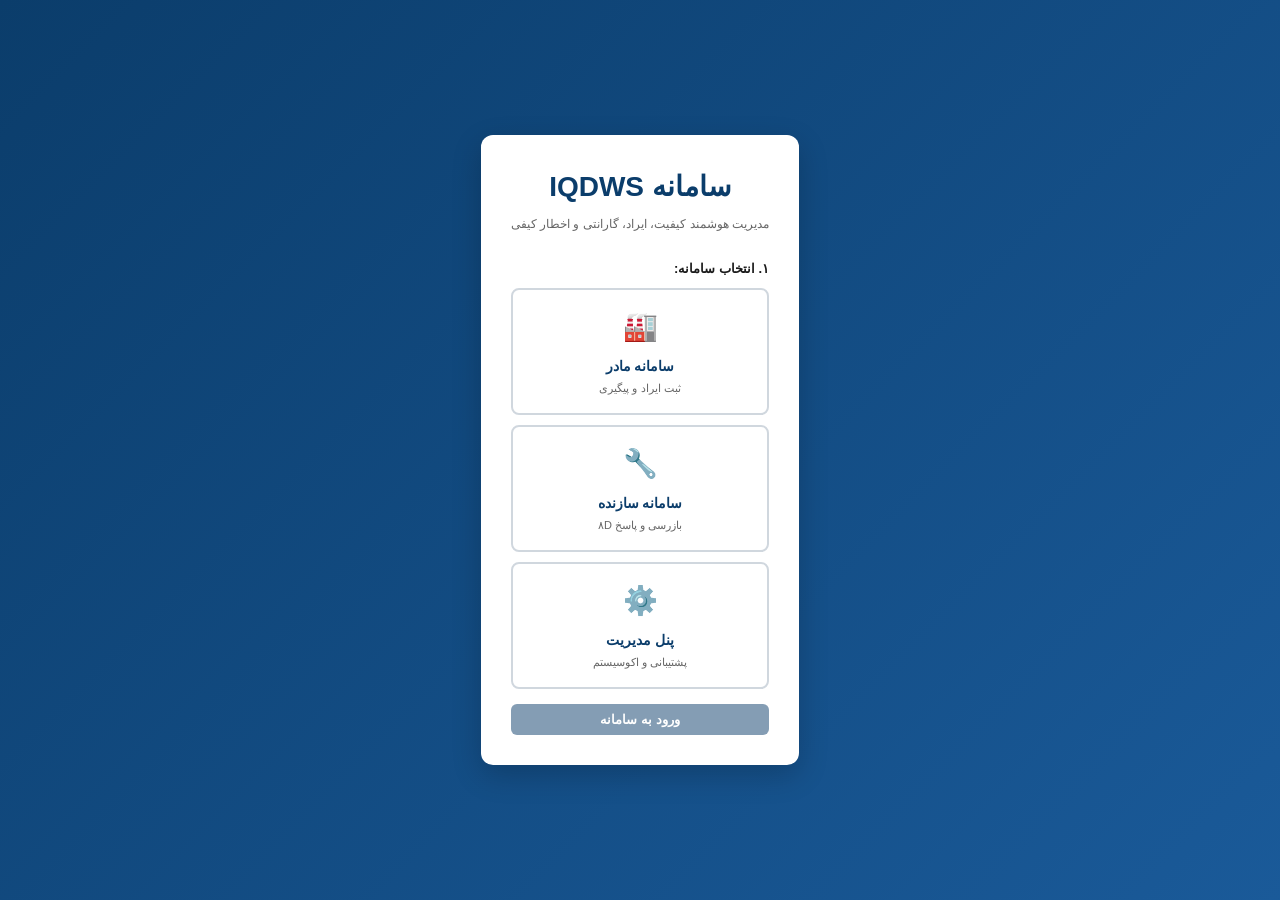
==== index.html @ e3a54a66 "Update index.html" ====
<!DOCTYPE html>
<html dir="rtl" lang="fa">
<head>
    <meta charset="UTF-8">
    <meta name="viewport" content="width=device-width, initial-scale=1.0">
    <title>ورود به سامانه | IQDWS</title>
    <link rel="stylesheet" href="assets/css/main.css">
    <link rel="stylesheet" href="assets/css/components.css">
</head>
<body class="login-body">
    <div class="login-container">
        <div class="login-card">
            <h1 class="login-title">سامانه IQDWS</h1>
            <p class="login-subtitle">مدیریت هوشمند کیفیت، ایراد، گارانتی و اخطار کیفی</p>

            <div class="form-group">
                <label>۱. انتخاب سامانه:</label>
                <div class="app-tiles">
                    <div class="app-tile" onclick="selectApp('main')" id="tile-main">
                        <span class="icon">🏭</span>
                        <h3>سامانه مادر</h3>
                        <p>ثبت ایراد و پیگیری</p>
                    </div>
                    <div class="app-tile" onclick="selectApp('supplier')" id="tile-supplier">
                        <span class="icon">🔧</span>
                        <h3>سامانه سازنده</h3>
                        <p>بازرسی و پاسخ ۸D</p>
                    </div>
                    <div class="app-tile" onclick="selectApp('admin')" id="tile-admin">
                        <span class="icon">⚙️</span>
                        <h3>پنل مدیریت</h3>
                        <p>پشتیبانی و اکوسیستم</p>
                    </div>
                </div>
            </div>

            <div class="form-group" id="role-container" style="display: none;">
                <label>۲. انتخاب نقش:</label>
                <select id="role-select" class="form-control"></select>
            </div>

            <button class="btn btn-primary btn-block" id="login-btn" onclick="handleLogin()" disabled>ورود به سامانه</button>
        </div>
    </div>

    <!-- اسکریپت‌ها -->
    <script src="assets/js/auth.js"></script>
</body>
</html>
---- assets/css/main.css ----
:root {
    --primary: #0b3d6b;
    --primary-light: #1a5a99;
    --secondary: #2e7d32;
    --admin: #4a148c;
    --bg: #f0f3f7;
    --text: #1a1a1a;
    --text-muted: #666;
    --border: #d0d7de;
    --white: #ffffff;
    --danger: #c62828;
    --warning: #ef6c00;
}

* { box-sizing: border-box; margin: 0; padding: 0; font-family: Tahoma, Arial, sans-serif; }
body { background: var(--bg); color: var(--text); font-size: 14px; line-height: 1.6; }

/* Layout */
.app-layout { display: flex; flex-direction: column; height: 100vh; }
.app-header { background: var(--primary); color: var(--white); padding: 10px 20px; display: flex; justify-content: space-between; align-items: center; }
.header-brand { font-size: 16px; font-weight: bold; }
.header-user { display: flex; align-items: center; gap: 15px; font-size: 12px; }

.app-body { display: flex; flex: 1; overflow: hidden; }
.sidebar { width: 220px; background: var(--white); border-left: 1px solid var(--border); overflow-y: auto; }
.nav-item { display: block; padding: 12px 20px; color: var(--text); text-decoration: none; cursor: pointer; border-right: 3px solid transparent; font-size: 13px; }
.nav-item:hover { background: var(--bg); }
.nav-item.active { background: #e3f2fd; border-right-color: var(--primary); color: var(--primary); font-weight: bold; }

.content { flex: 1; padding: 20px; overflow-y: auto; }

/* Login Page */
.login-body { display: flex; align-items: center; justify-content: center; min-height: 100vh; background: linear-gradient(135deg, #0b3d6b, #1a5a99); padding: 15px; }
.login-card { background: var(--white); border-radius: 12px; padding: 30px; width: 100%; max-width: 500px; box-shadow: 0 10px 30px rgba(0,0,0,0.2); }
.login-title { color: var(--primary); text-align: center; margin-bottom: 5px; }
.login-subtitle { color: var(--text-muted); text-align: center; font-size: 12px; margin-bottom: 25px; }

/* Responsive (Mobile) */
@media (max-width: 768px) {
    .app-body { flex-direction: column; }
    .sidebar { width: 100%; display: flex; overflow-x: auto; border-left: none; border-bottom: 1px solid var(--border); }
    .nav-item { padding: 10px 15px; white-space: nowrap; border-right: none; border-bottom: 3px solid transparent; }
    .nav-item.active { border-bottom-color: var(--primary); background: transparent; }
    .content { padding: 15px; }
}
---- assets/css/components.css ----
/* Buttons */
.btn { padding: 8px 15px; border: none; border-radius: 6px; cursor: pointer; font-size: 13px; font-weight: bold; transition: 0.2s; }
.btn-primary { background: var(--primary); color: var(--white); }
.btn-primary:hover { background: var(--primary-light); }
.btn-success { background: var(--secondary); color: var(--white); }
.btn-danger { background: var(--danger); color: var(--white); }
.btn-outline { background: transparent; border: 1px solid var(--white); color: var(--white); }
.btn-block { width: 100%; display: block; }
.btn:disabled { opacity: 0.5; cursor: not-allowed; }

/* Forms */
.form-group { margin-bottom: 15px; }
.form-group label { display: block; margin-bottom: 8px; font-weight: bold; font-size: 13px; color: var(--text); }
.form-control { width: 100%; padding: 10px; border: 1px solid var(--border); border-radius: 6px; font-size: 13px; outline: none; }
.form-control:focus { border-color: var(--primary); }

/* App Selection Tiles */
.app-tiles { display: grid; grid-template-columns: 1fr; gap: 10px; }
.app-tile { border: 2px solid var(--border); border-radius: 8px; padding: 15px; text-align: center; cursor: pointer; transition: 0.2s; }
.app-tile:hover { border-color: var(--primary); }
.app-tile.selected { border-color: var(--primary); background: #e3f2fd; }
.app-tile .icon { font-size: 28px; display: block; margin-bottom: 5px; }
.app-tile h3 { font-size: 14px; margin-bottom: 3px; color: var(--primary); }
.app-tile p { font-size: 11px; color: var(--text-muted); }

/* Cards */
.card { background: var(--white); border-radius: 8px; padding: 20px; box-shadow: 0 2px 5px rgba(0,0,0,0.05); margin-bottom: 20px; }
.card-title { font-size: 15px; color: var(--primary); border-bottom: 1px solid #eee; padding-bottom: 10px; margin-bottom: 15px; font-weight: bold; }

/* Tables */
.table-responsive { overflow-x: auto; }
table { width: 100%; border-collapse: collapse; font-size: 12px; }
th { background: #f4f7fa; padding: 10px; text-align: right; border-bottom: 2px solid var(--border); }
td { padding: 10px; border-bottom: 1px solid #eee; }
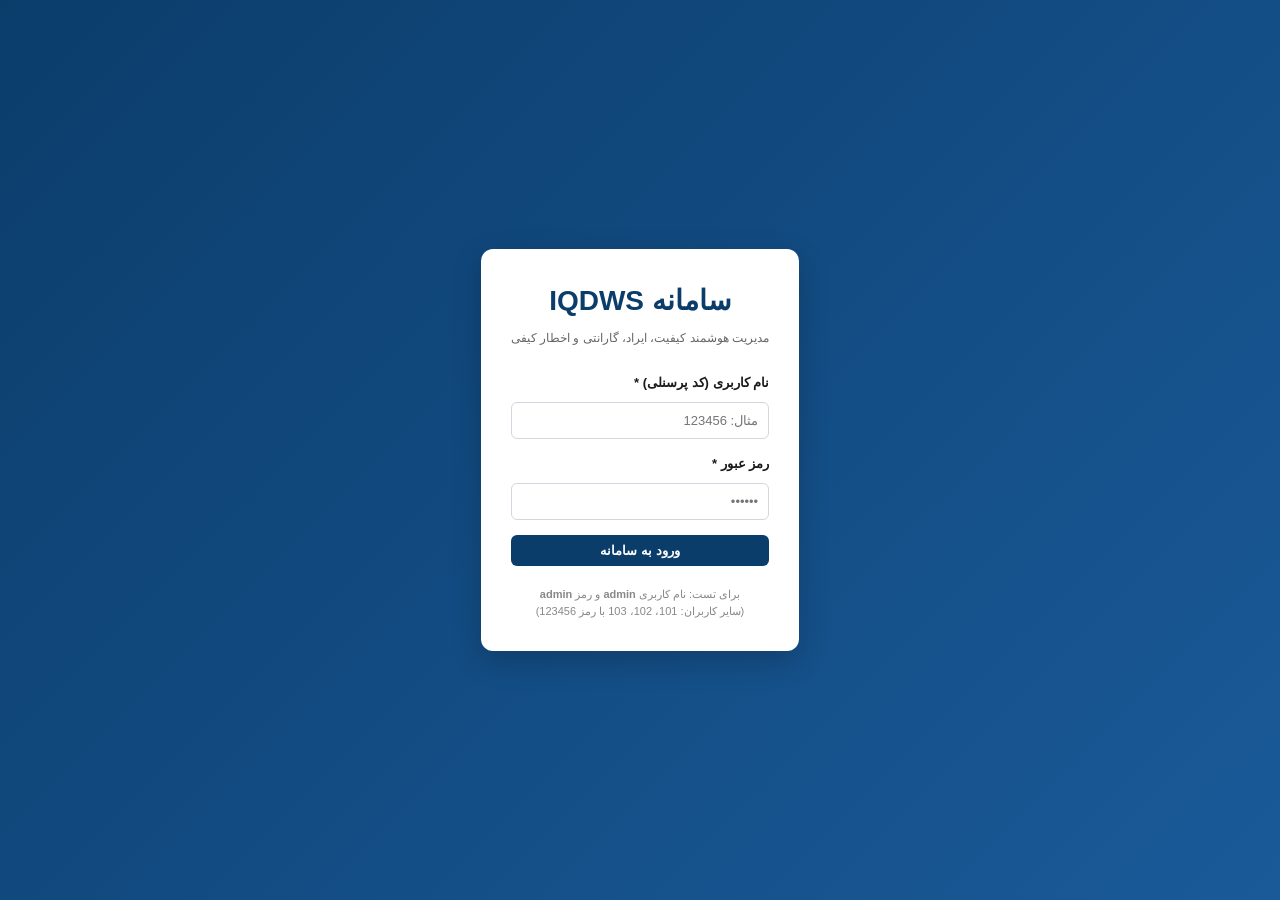
==== commit 020ea9c6: "Update index.html" ====
--- a/index.html
+++ b/index.html
@@ -13,37 +13,26 @@
             <h1 class="login-title">سامانه IQDWS</h1>
             <p class="login-subtitle">مدیریت هوشمند کیفیت، ایراد، گارانتی و اخطار کیفی</p>
 
-            <div class="form-group">
-                <label>۱. انتخاب سامانه:</label>
-                <div class="app-tiles">
-                    <div class="app-tile" onclick="selectApp('main')" id="tile-main">
-                        <span class="icon">🏭</span>
-                        <h3>سامانه مادر</h3>
-                        <p>ثبت ایراد و پیگیری</p>
-                    </div>
-                    <div class="app-tile" onclick="selectApp('supplier')" id="tile-supplier">
-                        <span class="icon">🔧</span>
-                        <h3>سامانه سازنده</h3>
-                        <p>بازرسی و پاسخ ۸D</p>
-                    </div>
-                    <div class="app-tile" onclick="selectApp('admin')" id="tile-admin">
-                        <span class="icon">⚙️</span>
-                        <h3>پنل مدیریت</h3>
-                        <p>پشتیبانی و اکوسیستم</p>
-                    </div>
+            <form id="login-form" onsubmit="handleLogin(event)">
+                <div class="form-group">
+                    <label>نام کاربری (کد پرسنلی) <span class="req">*</span></label>
+                    <input type="text" id="login-username" class="form-control" placeholder="مثال: 123456" required>
                 </div>
+                <div class="form-group">
+                    <label>رمز عبور <span class="req">*</span></label>
+                    <input type="password" id="login-password" class="form-control" placeholder="••••••" required>
+                </div>
+                <button type="submit" class="btn btn-primary btn-block" id="login-btn">ورود به سامانه</button>
+            </form>
+            
+            <div style="margin-top:20px; font-size:11px; text-align:center; color:#888;">
+                برای تست: نام کاربری <b>admin</b> و رمز <b>admin</b><br>
+                (سایر کاربران: 101، 102، 103 با رمز 123456)
             </div>
-
-            <div class="form-group" id="role-container" style="display: none;">
-                <label>۲. انتخاب نقش:</label>
-                <select id="role-select" class="form-control"></select>
-            </div>
-
-            <button class="btn btn-primary btn-block" id="login-btn" onclick="handleLogin()" disabled>ورود به سامانه</button>
         </div>
     </div>
 
-    <!-- اسکریپت‌ها -->
+    <script src="assets/js/config.js"></script>
     <script src="assets/js/auth.js"></script>
 </body>
 </html>
--- a/assets/css/main.css
+++ b/assets/css/main.css
@@ -15,31 +15,42 @@
 * { box-sizing: border-box; margin: 0; padding: 0; font-family: Tahoma, Arial, sans-serif; }
 body { background: var(--bg); color: var(--text); font-size: 14px; line-height: 1.6; }
 
-/* Layout */
-.app-layout { display: flex; flex-direction: column; height: 100vh; }
-.app-header { background: var(--primary); color: var(--white); padding: 10px 20px; display: flex; justify-content: space-between; align-items: center; }
-.header-brand { font-size: 16px; font-weight: bold; }
+/* Layout & Header */
+.app-layout { display: flex; flex-direction: column; height: 100vh; overflow: hidden; }
+.app-header { background: var(--primary); color: var(--white); padding: 10px 15px; display: flex; justify-content: space-between; align-items: center; box-shadow: 0 2px 5px rgba(0,0,0,0.1); z-index: 100; }
+.header-brand { font-size: 16px; font-weight: bold; display: flex; align-items: center; gap: 10px; }
 .header-user { display: flex; align-items: center; gap: 15px; font-size: 12px; }
 
-.app-body { display: flex; flex: 1; overflow: hidden; }
-.sidebar { width: 220px; background: var(--white); border-left: 1px solid var(--border); overflow-y: auto; }
-.nav-item { display: block; padding: 12px 20px; color: var(--text); text-decoration: none; cursor: pointer; border-right: 3px solid transparent; font-size: 13px; }
+/* Hamburger Menu Button */
+.menu-btn { background: none; border: none; color: white; font-size: 24px; cursor: pointer; display: block; }
+@media (min-width: 768px) { .menu-btn { display: none; } }
+
+/* Sidebar (Hamburger) */
+.sidebar-overlay { display: none; position: fixed; top: 0; left: 0; right: 0; bottom: 0; background: rgba(0,0,0,0.5); z-index: 200; }
+.sidebar-overlay.active { display: block; }
+
+.sidebar { position: fixed; top: 0; right: -250px; width: 250px; height: 100vh; background: var(--white); z-index: 201; transition: right 0.3s ease; box-shadow: -2px 0 5px rgba(0,0,0,0.1); display: flex; flex-direction: column; }
+.sidebar.active { right: 0; }
+.sidebar-header { padding: 15px; border-bottom: 1px solid var(--border); display: flex; justify-content: space-between; align-items: center; font-weight: bold; color: var(--primary); }
+.close-btn { background: none; border: none; font-size: 20px; cursor: pointer; color: #666; }
+
+.nav-item { display: flex; align-items: center; gap: 10px; padding: 15px 20px; color: var(--text); text-decoration: none; cursor: pointer; border-right: 4px solid transparent; font-size: 14px; }
 .nav-item:hover { background: var(--bg); }
 .nav-item.active { background: #e3f2fd; border-right-color: var(--primary); color: var(--primary); font-weight: bold; }
 
-.content { flex: 1; padding: 20px; overflow-y: auto; }
+/* Desktop Sidebar adjustment */
+@media (min-width: 768px) {
+    .app-body { display: flex; flex: 1; overflow: hidden; }
+    .sidebar { position: static; width: 250px; right: 0; box-shadow: none; border-left: 1px solid var(--border); }
+    .sidebar-header { display: none; }
+    .content { flex: 1; padding: 20px; overflow-y: auto; }
+}
+@media (max-width: 767px) {
+    .content { flex: 1; padding: 15px; overflow-y: auto; }
+}
 
 /* Login Page */
 .login-body { display: flex; align-items: center; justify-content: center; min-height: 100vh; background: linear-gradient(135deg, #0b3d6b, #1a5a99); padding: 15px; }
 .login-card { background: var(--white); border-radius: 12px; padding: 30px; width: 100%; max-width: 500px; box-shadow: 0 10px 30px rgba(0,0,0,0.2); }
 .login-title { color: var(--primary); text-align: center; margin-bottom: 5px; }
-.login-subtitle { color: var(--text-muted); text-align: center; font-size: 12px; margin-bottom: 25px; }
-
-/* Responsive (Mobile) */
-@media (max-width: 768px) {
-    .app-body { flex-direction: column; }
-    .sidebar { width: 100%; display: flex; overflow-x: auto; border-left: none; border-bottom: 1px solid var(--border); }
-    .nav-item { padding: 10px 15px; white-space: nowrap; border-right: none; border-bottom: 3px solid transparent; }
-    .nav-item.active { border-bottom-color: var(--primary); background: transparent; }
-    .content { padding: 15px; }
-}+.login-subtitle { color: var(--text-muted); text-align: center; font-size: 12px; margin-bottom: 25px; }
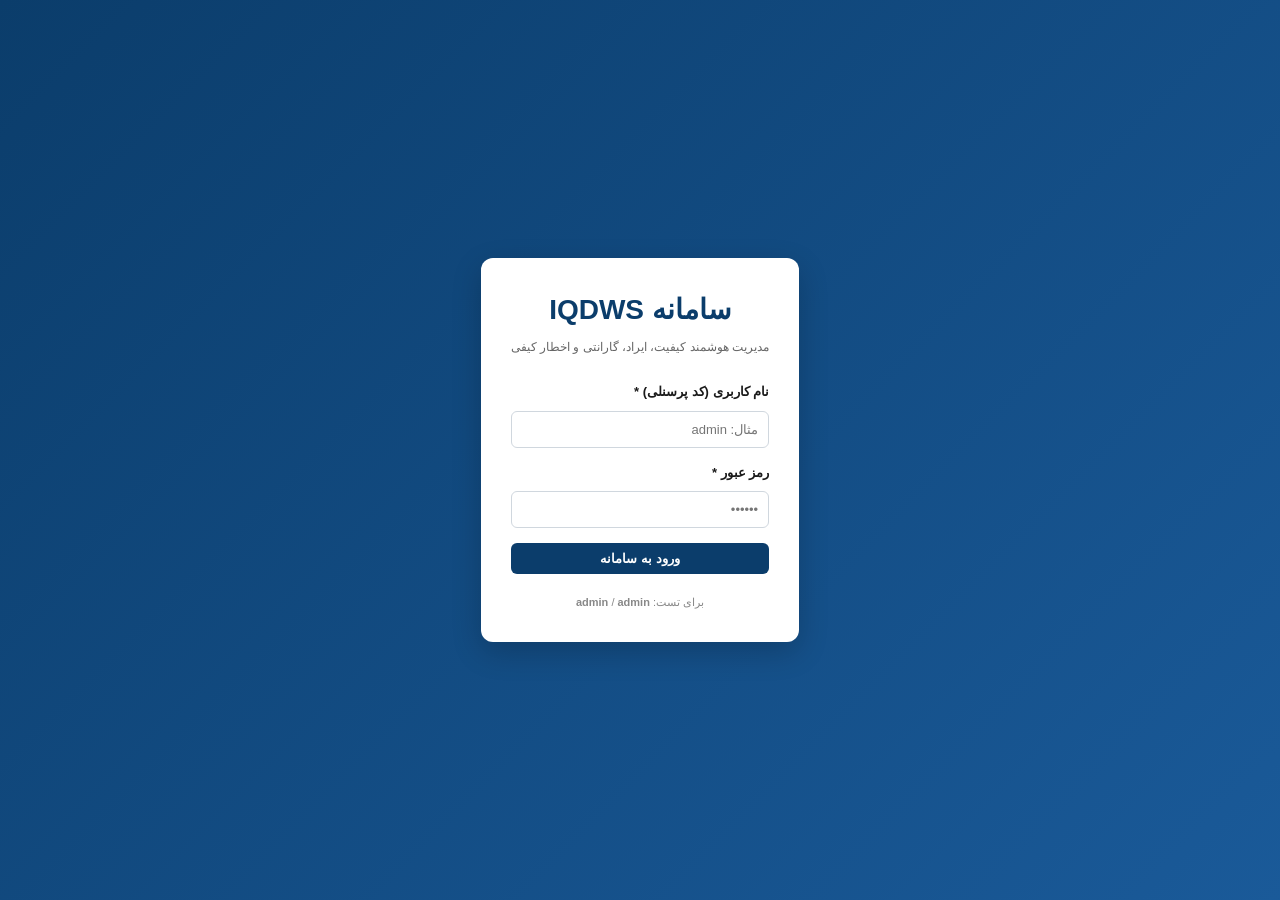
==== commit ecfc0eeb: "Update index.html" ====
--- a/index.html
+++ b/index.html
@@ -4,8 +4,8 @@
     <meta charset="UTF-8">
     <meta name="viewport" content="width=device-width, initial-scale=1.0">
     <title>ورود به سامانه | IQDWS</title>
-    <link rel="stylesheet" href="assets/css/main.css">
-    <link rel="stylesheet" href="assets/css/components.css">
+    <link rel="stylesheet" href="assets/css/main.css?v=15">
+    <link rel="stylesheet" href="assets/css/components.css?v=15">
 </head>
 <body class="login-body">
     <div class="login-container">
@@ -16,7 +16,7 @@
             <form id="login-form" onsubmit="handleLogin(event)">
                 <div class="form-group">
                     <label>نام کاربری (کد پرسنلی) <span class="req">*</span></label>
-                    <input type="text" id="login-username" class="form-control" placeholder="مثال: 123456" required>
+                    <input type="text" id="login-username" class="form-control" placeholder="مثال: admin" required>
                 </div>
                 <div class="form-group">
                     <label>رمز عبور <span class="req">*</span></label>
@@ -26,13 +26,15 @@
             </form>
             
             <div style="margin-top:20px; font-size:11px; text-align:center; color:#888;">
-                برای تست: نام کاربری <b>admin</b> و رمز <b>admin</b><br>
-                (سایر کاربران: 101، 102، 103 با رمز 123456)
+                برای تست: <b>admin</b> / <b>admin</b>
             </div>
         </div>
     </div>
 
-    <script src="assets/js/config.js"></script>
-    <script src="assets/js/auth.js"></script>
+    <!-- لود کردن تمام فایل‌های ضروری قبل از لاگین -->
+    <script src="assets/js/config.js?v=15"></script>
+    <script src="assets/js/modules/utils.js?v=15"></script>
+    <script src="assets/js/modules/offline-db.js?v=15"></script>
+    <script src="assets/js/auth.js?v=15"></script>
 </body>
 </html>
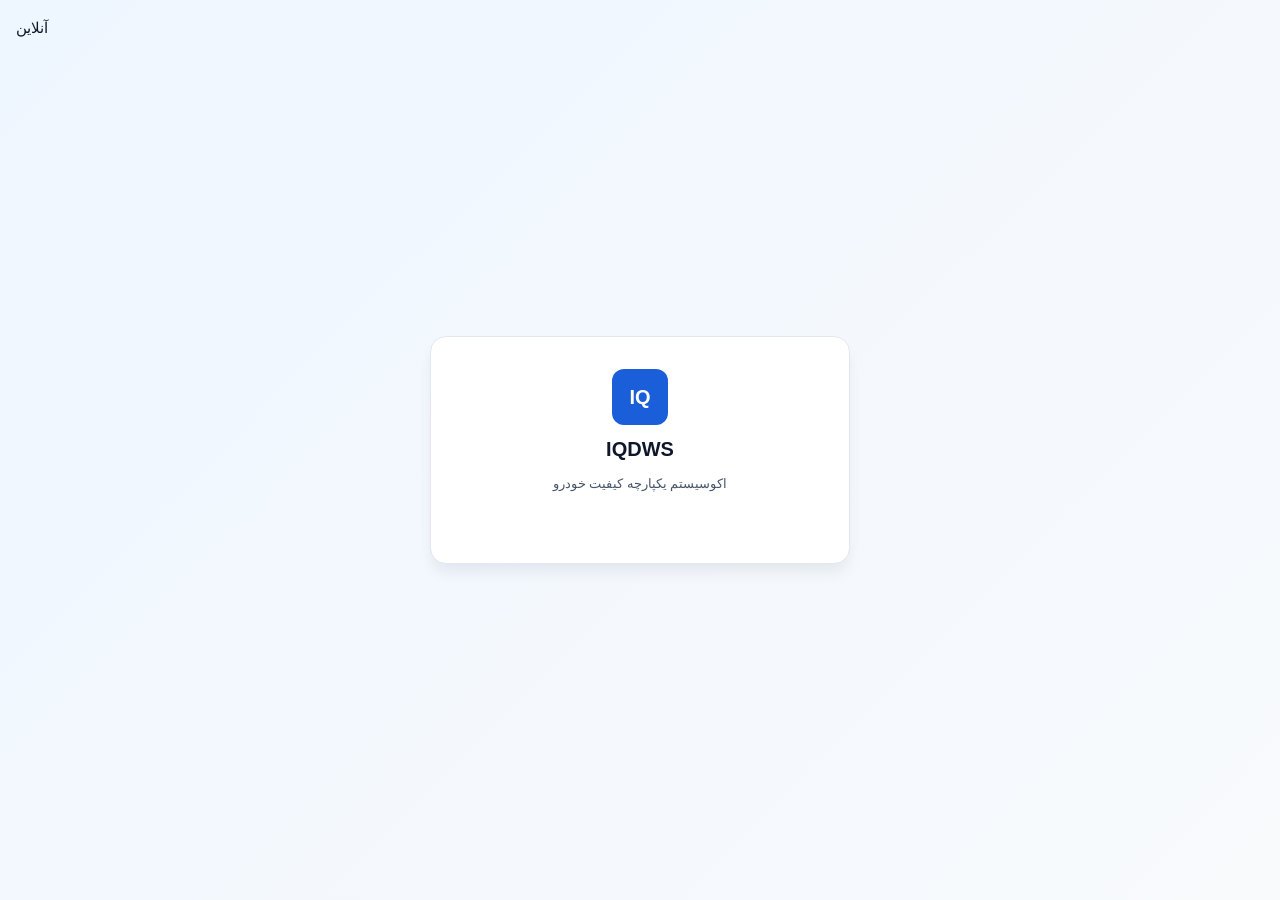
==== commit 1df5aded: "Update index.html" ====
--- a/index.html
+++ b/index.html
@@ -1,40 +1,36 @@
 <!DOCTYPE html>
-<html dir="rtl" lang="fa">
+<html lang="fa" dir="rtl">
 <head>
-    <meta charset="UTF-8">
-    <meta name="viewport" content="width=device-width, initial-scale=1.0">
-    <title>ورود به سامانه | IQDWS</title>
-    <link rel="stylesheet" href="assets/css/main.css?v=15">
-    <link rel="stylesheet" href="assets/css/components.css?v=15">
+  <meta charset="UTF-8">
+  <meta name="viewport" content="width=device-width, initial-scale=1.0">
+  <title>IQDWS — ورود به اکوسیستم کیفیت</title>
+  <link rel="manifest" href="manifest.json">
+  <link rel="stylesheet" href="assets/css/tokens.css">
+  <link rel="stylesheet" href="assets/css/base.css">
+  <link rel="stylesheet" href="assets/css/components.css">
+  <link rel="stylesheet" href="assets/css/pages.css">
 </head>
-<body class="login-body">
-    <div class="login-container">
-        <div class="login-card">
-            <h1 class="login-title">سامانه IQDWS</h1>
-            <p class="login-subtitle">مدیریت هوشمند کیفیت، ایراد، گارانتی و اخطار کیفی</p>
+<body class="login-page">
 
-            <form id="login-form" onsubmit="handleLogin(event)">
-                <div class="form-group">
-                    <label>نام کاربری (کد پرسنلی) <span class="req">*</span></label>
-                    <input type="text" id="login-username" class="form-control" placeholder="مثال: admin" required>
-                </div>
-                <div class="form-group">
-                    <label>رمز عبور <span class="req">*</span></label>
-                    <input type="password" id="login-password" class="form-control" placeholder="••••••" required>
-                </div>
-                <button type="submit" class="btn btn-primary btn-block" id="login-btn">ورود به سامانه</button>
-            </form>
-            
-            <div style="margin-top:20px; font-size:11px; text-align:center; color:#888;">
-                برای تست: <b>admin</b> / <b>admin</b>
-            </div>
-        </div>
+  <div class="login-card">
+    <div class="login-brand">
+      <div class="login-brand-logo">IQ</div>
+      <h1 class="login-brand-title">IQDWS</h1>
+      <p class="login-brand-sub">اکوسیستم یکپارچه کیفیت خودرو</p>
     </div>
 
-    <!-- لود کردن تمام فایل‌های ضروری قبل از لاگین -->
-    <script src="assets/js/config.js?v=15"></script>
-    <script src="assets/js/modules/utils.js?v=15"></script>
-    <script src="assets/js/modules/offline-db.js?v=15"></script>
-    <script src="assets/js/auth.js?v=15"></script>
+    <!-- ▼▼▼ فرم ورود فعلی خود را اینجا قرار دهید — بدون تغییر منطق ▼▼▼ -->
+    <form id="login-form" autocomplete="on">
+      <!-- فیلدهای فعلی شما: نام کاربری، رمز عبور، دکمه ورود -->
+    </form>
+    <!-- ▲▲▲ پایان فرم فعلی ▲▲▲ -->
+  </div>
+
+  <script type="module" src="assets/js/pages/login.js"></script>
+  <script>
+    if ('serviceWorker' in navigator) {
+      navigator.serviceWorker.register('sw.js');
+    }
+  </script>
 </body>
 </html>
--- a/assets/css/tokens.css
+++ b/assets/css/tokens.css
@@ -0,0 +1,88 @@
+/**
+ * Design Tokens — IQDWS Quality Ecosystem
+ * تنها جای تعریف رنگ، فونت، فاصله، سایه و اندازه.
+ * برای تغییر تم فقط همین فایل را ویرایش کنید.
+ */
+:root {
+  /* Brand — آبی صنعتی */
+  --brand-50:  #eef6ff;  --brand-100: #d9eaff;  --brand-200: #bcdaff;
+  --brand-300: #8ec2ff;  --brand-400: #599fff;  --brand-500: #2f7bf6;
+  --brand-600: #1a5fd9;  --brand-700: #154cae;  --brand-800: #154089;
+  --brand-900: #15386e;
+
+  /* Semantic */
+  --success-50: #ecfdf5; --success-500: #10b981; --success-600: #059669; --success-700: #047857;
+  --warning-50: #fffbeb; --warning-500: #f59e0b; --warning-600: #d97706; --warning-700: #b45309;
+  --danger-50:  #fef2f2; --danger-500:  #ef4444; --danger-600:  #dc2626; --danger-700:  #b91c1c;
+
+  /* Neutral */
+  --gray-0:   #ffffff; --gray-25:  #fcfcfd; --gray-50:  #f8fafc;
+  --gray-100: #f1f5f9; --gray-200: #e2e8f0; --gray-300: #cbd5e1;
+  --gray-400: #94a3b8; --gray-500: #64748b; --gray-600: #475569;
+  --gray-700: #334155; --gray-800: #1e293b; --gray-900: #0f172a;
+  --gray-950: #020617;
+
+  /* Surfaces */
+  --surface-base:    var(--gray-0);
+  --surface-subtle:  var(--gray-50);
+  --surface-muted:   var(--gray-100);
+  --surface-raised:  var(--gray-0);
+  --surface-overlay: rgba(15, 23, 42, 0.55);
+
+  /* Text */
+  --text-primary:   var(--gray-900);
+  --text-secondary: var(--gray-600);
+  --text-tertiary:  var(--gray-400);
+  --text-inverse:   var(--gray-0);
+  --text-link:      var(--brand-600);
+
+  /* Border */
+  --border-subtle:  var(--gray-100);
+  --border-default: var(--gray-200);
+  --border-strong:  var(--gray-300);
+  --border-focus:   var(--brand-500);
+
+  /* Typography */
+  --font-family: "Vazirmatn", "IRANSans", "Segoe UI", Tahoma, sans-serif;
+  --font-family-mono: "JetBrains Mono", "Fira Code", monospace;
+  --font-size-2xs: 0.6875rem; --font-size-xs:  0.75rem;
+  --font-size-sm:  0.8125rem; --font-size-md:  0.875rem;
+  --font-size-base:0.9375rem; --font-size-lg:  1.0625rem;
+  --font-size-xl:  1.25rem;   --font-size-2xl: 1.5rem;
+  --font-size-3xl: 1.875rem;
+  --font-weight-normal:   400; --font-weight-medium:   500;
+  --font-weight-semibold: 600; --font-weight-bold:     700;
+  --line-height-tight: 1.25;   --line-height-base:  1.6;
+
+  /* Spacing */
+  --space-0: 0;       --space-1: 0.25rem; --space-2: 0.5rem;
+  --space-3: 0.75rem; --space-4: 1rem;    --space-5: 1.25rem;
+  --space-6: 1.5rem;  --space-8: 2rem;    --space-10: 2.5rem;
+  --space-12: 3rem;   --space-16: 4rem;
+
+  /* Radius */
+  --radius-xs: 4px; --radius-sm: 6px; --radius-md: 8px;
+  --radius-lg: 12px; --radius-xl: 16px; --radius-full: 9999px;
+
+  /* Shadows */
+  --shadow-xs: 0 1px 2px rgba(15,23,42,.04);
+  --shadow-sm: 0 1px 3px rgba(15,23,42,.06);
+  --shadow-md: 0 4px 6px -1px rgba(15,23,42,.08);
+  --shadow-lg: 0 10px 15px -3px rgba(15,23,42,.08);
+  --shadow-xl: 0 20px 25px -5px rgba(15,23,42,.10);
+  --shadow-focus: 0 0 0 3px rgba(47,123,246,.25);
+
+  /* Transitions */
+  --transition-fast: 120ms ease;
+  --transition-base: 200ms ease;
+  --transition-slow: 320ms ease;
+
+  /* Z-Index */
+  --z-base: 1; --z-dropdown: 100; --z-sticky: 200;
+  --z-overlay: 300; --z-modal: 400; --z-toast: 500;
+
+  /* Layout */
+  --sidebar-width: 260px;
+  --header-height: 60px;
+  --content-max-width: 1440px;
+}
--- a/assets/css/base.css
+++ b/assets/css/base.css
@@ -0,0 +1,74 @@
+/**
+ * Base — ریست، تایپوگرافی فارسی، RTL، اسکرول‌بار، یوتیلیتی‌های پایه
+ */
+*, *::before, *::after { box-sizing: border-box; }
+html, body { margin: 0; padding: 0; }
+html { font-size: 16px; -webkit-text-size-adjust: 100%; }
+
+body {
+  font-family: var(--font-family);
+  font-size: var(--font-size-base);
+  line-height: var(--line-height-base);
+  color: var(--text-primary);
+  background: var(--surface-subtle);
+  -webkit-font-smoothing: antialiased;
+  min-height: 100vh;
+  direction: rtl;
+  text-align: right;
+  overflow-x: hidden;
+}
+
+h1,h2,h3,h4,h5,h6 { margin: 0 0 var(--space-3); font-weight: var(--font-weight-semibold); line-height: var(--line-height-tight); }
+h1 { font-size: var(--font-size-2xl); }
+h2 { font-size: var(--font-size-xl); }
+h3 { font-size: var(--font-size-lg); }
+h4 { font-size: var(--font-size-md); }
+
+p { margin: 0 0 var(--space-3); color: var(--text-secondary); }
+a { color: var(--text-link); text-decoration: none; transition: color var(--transition-fast); }
+a:hover { color: var(--brand-700); text-decoration: underline; text-underline-offset: 3px; }
+strong, b { font-weight: var(--font-weight-semibold); }
+small { font-size: var(--font-size-xs); }
+code, pre { font-family: var(--font-family-mono); font-size: .9em; background: var(--surface-muted); padding: .15em .4em; border-radius: var(--radius-xs); }
+hr { border: 0; border-top: 1px solid var(--border-default); margin: var(--space-6) 0; }
+
+input, select, textarea, button { font-family: inherit; font-size: inherit; }
+button { cursor: pointer; background: none; border: none; padding: 0; color: inherit; }
+ul, ol { margin: 0; padding: 0; list-style: none; }
+img, svg { display: block; max-width: 100%; }
+
+:focus { outline: none; }
+:focus-visible { outline: 2px solid var(--border-focus); outline-offset: 2px; border-radius: var(--radius-xs); }
+::selection { background: var(--brand-100); color: var(--brand-900); }
+
+::-webkit-scrollbar { width: 10px; height: 10px; }
+::-webkit-scrollbar-track { background: transparent; }
+::-webkit-scrollbar-thumb { background: var(--gray-300); border-radius: var(--radius-full); border: 2px solid var(--surface-base); }
+::-webkit-scrollbar-thumb:hover { background: var(--gray-400); }
+
+/* Utilities */
+.hidden { display: none !important; }
+.sr-only { position: absolute; width: 1px; height: 1px; padding: 0; margin: -1px; overflow: hidden; clip: rect(0,0,0,0); white-space: nowrap; border: 0; }
+.flex { display: flex; } .flex-col { flex-direction: column; }
+.items-center { align-items: center; } .items-start { align-items: flex-start; }
+.justify-between { justify-content: space-between; } .justify-center { justify-content: center; }
+.flex-wrap { flex-wrap: wrap; } .flex-1 { flex: 1 1 0%; }
+.gap-1 { gap: var(--space-1); } .gap-2 { gap: var(--space-2); }
+.gap-3 { gap: var(--space-3); } .gap-4 { gap: var(--space-4); }
+.gap-6 { gap: var(--space-6); }
+.text-center { text-align: center; } .text-start { text-align: right; } .text-end { text-align: left; }
+.text-xs { font-size: var(--font-size-xs); } .text-sm { font-size: var(--font-size-sm); }
+.text-md { font-size: var(--font-size-md); } .text-lg { font-size: var(--font-size-lg); }
+.text-muted { color: var(--text-secondary); } .text-faint { color: var(--text-tertiary); }
+.text-success { color: var(--success-600); } .text-warning { color: var(--warning-600); }
+.text-danger { color: var(--danger-600); } .text-bold { font-weight: var(--font-weight-semibold); }
+.text-mono { font-family: var(--font-family-mono); }
+.mt-0{margin-top:0}.mt-2{margin-top:var(--space-2)}.mt-4{margin-top:var(--space-4)}.mt-6{margin-top:var(--space-6)}
+.mb-0{margin-bottom:0}.mb-2{margin-bottom:var(--space-2)}.mb-4{margin-bottom:var(--space-4)}.mb-6{margin-bottom:var(--space-6)}
+.p-2{padding:var(--space-2)}.p-4{padding:var(--space-4)}.p-6{padding:var(--space-6)}
+
+/* Animations */
+@keyframes spin { to { transform: rotate(360deg); } }
+@keyframes pulse { 0%,100%{opacity:1} 50%{opacity:.5} }
+@keyframes fadeIn { from{opacity:0} to{opacity:1} }
+@keyframes slideUp { from{opacity:0;transform:translateY(8px)} to{opacity:1;transform:translateY(0)} }
--- a/assets/css/components.css
+++ b/assets/css/components.css
@@ -1,34 +1,120 @@
+/**
+ * Components — دکمه، کارت، KPI، بج، فرم، جدول، مودال، Toast، تب، Empty، Breadcrumb
+ */
+
 /* Buttons */
-.btn { padding: 8px 15px; border: none; border-radius: 6px; cursor: pointer; font-size: 13px; font-weight: bold; transition: 0.2s; }
-.btn-primary { background: var(--primary); color: var(--white); }
-.btn-primary:hover { background: var(--primary-light); }
-.btn-success { background: var(--secondary); color: var(--white); }
-.btn-danger { background: var(--danger); color: var(--white); }
-.btn-outline { background: transparent; border: 1px solid var(--white); color: var(--white); }
-.btn-block { width: 100%; display: block; }
-.btn:disabled { opacity: 0.5; cursor: not-allowed; }
+.btn {
+  display: inline-flex; align-items: center; justify-content: center;
+  gap: var(--space-2); height: 38px; padding: 0 var(--space-4);
+  border-radius: var(--radius-md); font-size: var(--font-size-sm);
+  font-weight: var(--font-weight-medium); line-height: 1; white-space: nowrap;
+  border: 1px solid transparent;
+  transition: background-color var(--transition-fast), border-color var(--transition-fast), color var(--transition-fast), box-shadow var(--transition-fast);
+}
+.btn:disabled { opacity: .5; cursor: not-allowed; }
+.btn:not(:disabled):active { transform: translateY(1px); }
+.btn-primary { background: var(--brand-600); color: var(--text-inverse); border-color: var(--brand-600); }
+.btn-primary:not(:disabled):hover { background: var(--brand-700); border-color: var(--brand-700); }
+.btn-secondary { background: var(--surface-base); color: var(--text-primary); border-color: var(--border-strong); }
+.btn-secondary:not(:disabled):hover { background: var(--surface-muted); }
+.btn-ghost { background: transparent; color: var(--text-secondary); }
+.btn-ghost:not(:disabled):hover { background: var(--surface-muted); color: var(--text-primary); }
+.btn-danger { background: var(--danger-600); color: var(--text-inverse); border-color: var(--danger-600); }
+.btn-danger:not(:disabled):hover { background: var(--danger-700); }
+.btn-sm { height: 30px; padding: 0 var(--space-3); font-size: var(--font-size-xs); }
+.btn-lg { height: 46px; padding: 0 var(--space-6); font-size: var(--font-size-md); }
+.btn-icon { width: 38px; padding: 0; }
+.btn-icon.btn-sm { width: 30px; }
+
+/* Cards */
+.card { background: var(--surface-raised); border: 1px solid var(--border-default); border-radius: var(--radius-lg); box-shadow: var(--shadow-xs); overflow: hidden; }
+.card-body { padding: var(--space-5); }
+.card-header { padding: var(--space-4) var(--space-5); border-bottom: 1px solid var(--border-subtle); display: flex; align-items: center; justify-content: space-between; gap: var(--space-3); }
+.card-title { margin: 0; font-size: var(--font-size-md); font-weight: var(--font-weight-semibold); }
+
+/* KPI Card */
+.kpi-card { background: var(--surface-raised); border: 1px solid var(--border-default); border-radius: var(--radius-lg); padding: var(--space-5); display: flex; flex-direction: column; gap: var(--space-2); position: relative; overflow: hidden; transition: border-color var(--transition-base), box-shadow var(--transition-base); }
+.kpi-card:hover { border-color: var(--border-strong); box-shadow: var(--shadow-sm); }
+.kpi-card::before { content: ''; position: absolute; inset-inline-start: 0; top: 0; bottom: 0; width: 4px; background: var(--brand-500); }
+.kpi-card.kpi-success::before { background: var(--success-500); }
+.kpi-card.kpi-warning::before { background: var(--warning-500); }
+.kpi-card.kpi-danger::before  { background: var(--danger-500); }
+.kpi-label { font-size: var(--font-size-xs); color: var(--text-secondary); font-weight: var(--font-weight-medium); }
+.kpi-value { font-size: var(--font-size-3xl); font-weight: var(--font-weight-bold); line-height: 1; font-variant-numeric: tabular-nums; }
+.kpi-trend { display: inline-flex; align-items: center; gap: var(--space-1); font-size: var(--font-size-xs); font-weight: var(--font-weight-medium); }
+.kpi-trend.up { color: var(--success-600); }
+.kpi-trend.down { color: var(--danger-600); }
+.kpi-trend.flat { color: var(--text-tertiary); }
+
+/* Badges */
+.badge { display: inline-flex; align-items: center; gap: var(--space-1); height: 22px; padding: 0 var(--space-2); border-radius: var(--radius-full); font-size: var(--font-size-2xs); font-weight: var(--font-weight-medium); line-height: 1; white-space: nowrap; }
+.badge-neutral { background: var(--gray-100); color: var(--gray-700); }
+.badge-success { background: var(--success-50); color: var(--success-700); }
+.badge-warning { background: var(--warning-50); color: var(--warning-700); }
+.badge-danger  { background: var(--danger-50);  color: var(--danger-700); }
+.badge-info    { background: var(--brand-50);   color: var(--brand-700); }
+.badge-dot { width: 6px; height: 6px; border-radius: var(--radius-full); background: currentColor; }
 
 /* Forms */
-.form-group { margin-bottom: 15px; }
-.form-group label { display: block; margin-bottom: 8px; font-weight: bold; font-size: 13px; color: var(--text); }
-.form-control { width: 100%; padding: 10px; border: 1px solid var(--border); border-radius: 6px; font-size: 13px; outline: none; }
-.form-control:focus { border-color: var(--primary); }
-
-/* App Selection Tiles */
-.app-tiles { display: grid; grid-template-columns: 1fr; gap: 10px; }
-.app-tile { border: 2px solid var(--border); border-radius: 8px; padding: 15px; text-align: center; cursor: pointer; transition: 0.2s; }
-.app-tile:hover { border-color: var(--primary); }
-.app-tile.selected { border-color: var(--primary); background: #e3f2fd; }
-.app-tile .icon { font-size: 28px; display: block; margin-bottom: 5px; }
-.app-tile h3 { font-size: 14px; margin-bottom: 3px; color: var(--primary); }
-.app-tile p { font-size: 11px; color: var(--text-muted); }
-
-/* Cards */
-.card { background: var(--white); border-radius: 8px; padding: 20px; box-shadow: 0 2px 5px rgba(0,0,0,0.05); margin-bottom: 20px; }
-.card-title { font-size: 15px; color: var(--primary); border-bottom: 1px solid #eee; padding-bottom: 10px; margin-bottom: 15px; font-weight: bold; }
+.form-group { margin-bottom: var(--space-4); }
+.form-label { display: block; font-size: var(--font-size-sm); font-weight: var(--font-weight-medium); margin-bottom: var(--space-2); }
+.form-label .required { color: var(--danger-600); margin-inline-start: 2px; }
+.form-hint { display: block; font-size: var(--font-size-xs); color: var(--text-tertiary); margin-top: var(--space-1); }
+.form-error { display: block; font-size: var(--font-size-xs); color: var(--danger-600); margin-top: var(--space-1); }
+.input, .select, .textarea { display: block; width: 100%; height: 38px; padding: 0 var(--space-3); background: var(--surface-base); border: 1px solid var(--border-strong); border-radius: var(--radius-md); color: var(--text-primary); font-size: var(--font-size-sm); transition: border-color var(--transition-fast), box-shadow var(--transition-fast); }
+.input:hover, .select:hover, .textarea:hover { border-color: var(--gray-400); }
+.input:focus, .select:focus, .textarea:focus { outline: none; border-color: var(--border-focus); box-shadow: var(--shadow-focus); }
+.input:disabled, .select:disabled, .textarea:disabled { background: var(--surface-muted); color: var(--text-tertiary); cursor: not-allowed; }
+.input.is-error, .select.is-error, .textarea.is-error { border-color: var(--danger-500); }
+.textarea { height: auto; min-height: 90px; padding: var(--space-2) var(--space-3); resize: vertical; }
+.select { appearance: none; background-image: url("data:image/svg+xml;charset=utf-8,%3Csvg xmlns='http://www.w3.org/2000/svg' width='12' height='12' viewBox='0 0 12 12'%3E%3Cpath fill='none' stroke='%2364748b' stroke-width='1.5' stroke-linecap='round' d='M3 4.5l3 3 3-3'/%3E%3C/svg%3E"); background-repeat: no-repeat; background-position: left var(--space-3) center; padding-inline-end: var(--space-8); }
+.checkbox, .radio { display: inline-flex; align-items: center; gap: var(--space-2); font-size: var(--font-size-sm); cursor: pointer; user-select: none; }
+.checkbox input, .radio input { width: 16px; height: 16px; accent-color: var(--brand-600); cursor: pointer; }
 
 /* Tables */
-.table-responsive { overflow-x: auto; }
-table { width: 100%; border-collapse: collapse; font-size: 12px; }
-th { background: #f4f7fa; padding: 10px; text-align: right; border-bottom: 2px solid var(--border); }
-td { padding: 10px; border-bottom: 1px solid #eee; }+.table-wrapper { overflow-x: auto; border-radius: var(--radius-lg); border: 1px solid var(--border-default); background: var(--surface-raised); }
+.table { width: 100%; border-collapse: collapse; font-size: var(--font-size-sm); }
+.table thead th { background: var(--surface-subtle); padding: var(--space-3) var(--space-4); text-align: right; font-size: var(--font-size-xs); font-weight: var(--font-weight-semibold); color: var(--text-secondary); white-space: nowrap; border-bottom: 1px solid var(--border-default); }
+.table tbody td { padding: var(--space-3) var(--space-4); border-bottom: 1px solid var(--border-subtle); vertical-align: middle; }
+.table tbody tr:last-child td { border-bottom: 0; }
+.table tbody tr:hover { background: var(--surface-subtle); }
+.table-actions { display: flex; gap: var(--space-1); justify-content: flex-end; }
+
+/* Modal */
+.modal-backdrop { position: fixed; inset: 0; background: var(--surface-overlay); z-index: var(--z-modal); display: flex; align-items: center; justify-content: center; padding: var(--space-4); animation: fadeIn var(--transition-base); }
+.modal { background: var(--surface-raised); border-radius: var(--radius-xl); box-shadow: var(--shadow-xl); width: 100%; max-width: 560px; max-height: 90vh; display: flex; flex-direction: column; animation: slideUp var(--transition-base); }
+.modal.modal-lg { max-width: 800px; } .modal.modal-sm { max-width: 400px; }
+.modal-header { padding: var(--space-5); border-bottom: 1px solid var(--border-subtle); display: flex; align-items: center; justify-content: space-between; gap: var(--space-3); }
+.modal-title { margin: 0; font-size: var(--font-size-lg); font-weight: var(--font-weight-semibold); }
+.modal-body { padding: var(--space-5); overflow-y: auto; flex: 1; }
+.modal-footer { padding: var(--space-4) var(--space-5); border-top: 1px solid var(--border-subtle); display: flex; justify-content: flex-start; gap: var(--space-2); }
+
+/* Toast */
+.toast-container { position: fixed; bottom: var(--space-6); inset-inline-start: var(--space-6); z-index: var(--z-toast); display: flex; flex-direction: column; gap: var(--space-2); max-width: 380px; }
+.toast { background: var(--gray-900); color: var(--text-inverse); padding: var(--space-3) var(--space-4); border-radius: var(--radius-md); box-shadow: var(--shadow-lg); font-size: var(--font-size-sm); animation: slideUp var(--transition-base); }
+.toast.toast-success { background: var(--success-600); }
+.toast.toast-error   { background: var(--danger-600); }
+.toast.toast-warning { background: var(--warning-600); }
+
+/* Tabs */
+.tabs { display: flex; gap: var(--space-1); border-bottom: 1px solid var(--border-default); margin-bottom: var(--space-5); }
+.tab { padding: var(--space-3) var(--space-4); font-size: var(--font-size-sm); font-weight: var(--font-weight-medium); color: var(--text-secondary); border-bottom: 2px solid transparent; margin-bottom: -1px; }
+.tab.active { color: var(--brand-600); border-bottom-color: var(--brand-600); }
+
+/* Empty & Loading */
+.empty-state { padding: var(--space-12) var(--space-6); text-align: center; display: flex; flex-direction: column; align-items: center; gap: var(--space-3); }
+.empty-state-icon { width: 64px; height: 64px; border-radius: var(--radius-full); background: var(--surface-muted); display: flex; align-items: center; justify-content: center; color: var(--text-tertiary); margin-bottom: var(--space-2); font-size: 24px; }
+.empty-state-title { font-size: var(--font-size-md); font-weight: var(--font-weight-semibold); }
+.empty-state-desc { font-size: var(--font-size-sm); color: var(--text-secondary); max-width: 380px; }
+.spinner { width: 20px; height: 20px; border: 2px solid var(--border-default); border-top-color: var(--brand-600); border-radius: 50%; animation: spin .7s linear infinite; }
+.spinner.spinner-lg { width: 36px; height: 36px; border-width: 3px; }
+.loading-block { display: flex; align-items: center; justify-content: center; gap: var(--space-3); padding: var(--space-12); color: var(--text-secondary); }
+
+/* Breadcrumb & Page Header */
+.breadcrumb { display: flex; align-items: center; gap: var(--space-2); font-size: var(--font-size-xs); color: var(--text-secondary); margin-bottom: var(--space-4); flex-wrap: wrap; }
+.breadcrumb-sep { color: var(--text-tertiary); }
+.breadcrumb-current { color: var(--text-primary); font-weight: var(--font-weight-medium); }
+.page-header { display: flex; align-items: flex-start; justify-content: space-between; gap: var(--space-4); margin-bottom: var(--space-6); flex-wrap: wrap; }
+.page-title { margin: 0 0 var(--space-1); font-size: var(--font-size-2xl); font-weight: var(--font-weight-bold); }
+.page-subtitle { margin: 0; font-size: var(--font-size-sm); color: var(--text-secondary); }
+.page-actions { display: flex; gap: var(--space-2); flex-wrap: wrap; }
--- a/assets/css/pages.css
+++ b/assets/css/pages.css
@@ -0,0 +1,44 @@
+/**
+ * Pages — استایل مشترک صفحات موجود + کلاس‌های کمکی
+ * در فاز ۱ این فایل خالی است و به تدریج با انتقال استایل‌های inline پر می‌شود.
+ */
+
+/* Login page */
+.login-page {
+  min-height: 100vh;
+  display: flex;
+  align-items: center;
+  justify-content: center;
+  background: linear-gradient(135deg, var(--brand-50), var(--surface-subtle));
+  padding: var(--space-4);
+}
+.login-card {
+  width: 100%;
+  max-width: 420px;
+  background: var(--surface-raised);
+  border: 1px solid var(--border-default);
+  border-radius: var(--radius-xl);
+  box-shadow: var(--shadow-lg);
+  padding: var(--space-8);
+}
+.login-brand {
+  display: flex; flex-direction: column; align-items: center;
+  gap: var(--space-3); margin-bottom: var(--space-6);
+}
+.login-brand-logo {
+  width: 56px; height: 56px; border-radius: var(--radius-lg);
+  background: var(--brand-600); color: white;
+  display: flex; align-items: center; justify-content: center;
+  font-weight: var(--font-weight-bold); font-size: var(--font-size-xl);
+}
+.login-brand-title { font-size: var(--font-size-xl); font-weight: var(--font-weight-bold); margin: 0; }
+.login-brand-sub { font-size: var(--font-size-sm); color: var(--text-secondary); }
+
+/* Offline badge for login page (positioned) */
+.login-offline-badge {
+  position: fixed; top: var(--space-4); inset-inline-end: var(--space-4);
+  z-index: var(--z-sticky);
+}
+
+/* Content preservation wrapper */
+.legacy-content { display: contents; }
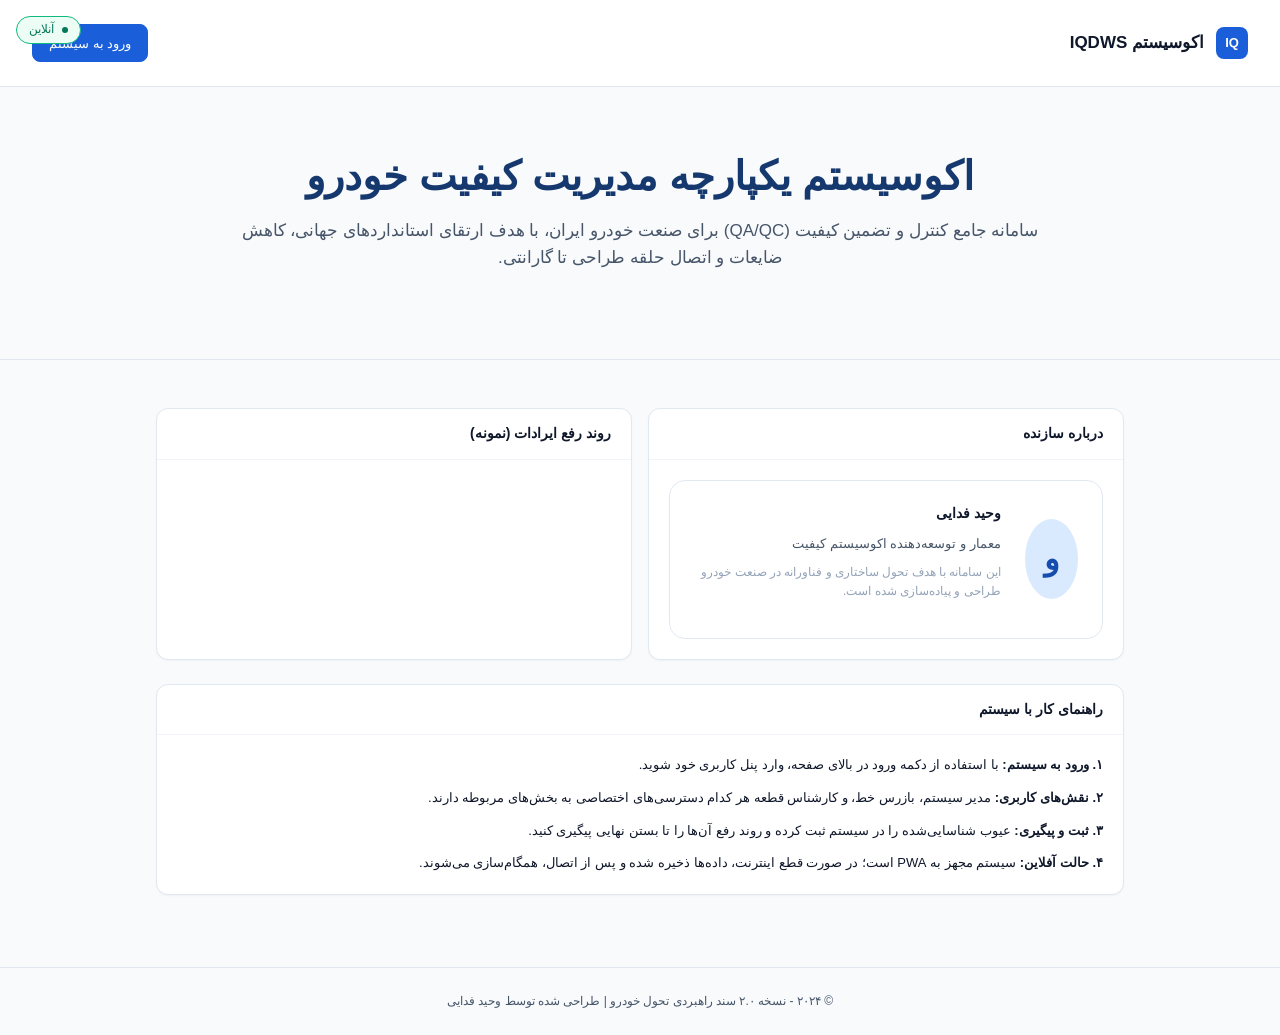
==== commit 54e68de5: "Update index.html" ====
--- a/index.html
+++ b/index.html
@@ -3,34 +3,94 @@
 <head>
   <meta charset="UTF-8">
   <meta name="viewport" content="width=device-width, initial-scale=1.0">
-  <title>IQDWS — ورود به اکوسیستم کیفیت</title>
+  <title>IQDWS — اکوسیستم یکپارچه کیفیت خودرو</title>
   <link rel="manifest" href="manifest.json">
   <link rel="stylesheet" href="assets/css/tokens.css">
   <link rel="stylesheet" href="assets/css/base.css">
   <link rel="stylesheet" href="assets/css/components.css">
+  <link rel="stylesheet" href="assets/css/layout.css">
   <link rel="stylesheet" href="assets/css/pages.css">
+  <style>
+    /* استایل اختصاصی صفحه فرود */
+    .landing-header {
+      padding: var(--space-6) var(--space-8); display: flex; justify-content: space-between; align-items: center;
+      background: var(--surface-base); border-bottom: 1px solid var(--border-default);
+    }
+    .landing-hero {
+      text-align: center; padding: var(--space-16) var(--space-4); background: var(--surface-subtle);
+      border-bottom: 1px solid var(--border-default);
+    }
+    .landing-hero h1 { font-size: 2.5rem; margin-bottom: var(--space-4); color: var(--brand-900); }
+    .landing-hero p { font-size: var(--font-size-lg); max-width: 800px; margin: 0 auto var(--space-6); color: var(--text-secondary); }
+    .landing-content { max-width: 1000px; margin: 0 auto; padding: var(--space-12) var(--space-4); }
+    .creator-card { display: flex; align-items: center; gap: var(--space-6); background: var(--surface-raised); padding: var(--space-6); border-radius: var(--radius-xl); border: 1px solid var(--border-default); }
+    .creator-avatar { width: 80px; height: 80px; border-radius: 50%; background: var(--brand-100); color: var(--brand-700); display: flex; align-items: center; justify-content: center; font-size: 2rem; font-weight: bold; }
+  </style>
 </head>
-<body class="login-page">
+<body>
 
-  <div class="login-card">
-    <div class="login-brand">
-      <div class="login-brand-logo">IQ</div>
-      <h1 class="login-brand-title">IQDWS</h1>
-      <p class="login-brand-sub">اکوسیستم یکپارچه کیفیت خودرو</p>
+  <!-- هدر ساده -->
+  <header class="landing-header">
+    <div class="flex items-center gap-3">
+      <div class="sidebar-brand-logo">IQ</div>
+      <span class="text-lg text-bold">اکوسیستم IQDWS</span>
+    </div>
+    <button class="btn btn-primary" id="btn-show-login">ورود به سیستم</button>
+  </header>
+
+  <!-- بخش هیرو -->
+  <section class="landing-hero">
+    <h1>اکوسیستم یکپارچه مدیریت کیفیت خودرو</h1>
+    <p>سامانه جامع کنترل و تضمین کیفیت (QA/QC) برای صنعت خودرو ایران، با هدف ارتقای استانداردهای جهانی، کاهش ضایعات و اتصال حلقه طراحی تا گارانتی.</p>
+  </section>
+
+  <!-- محتوای اصلی -->
+  <main class="landing-content">
+    <div class="grid-2 mb-6">
+      <!-- معرفی سازنده -->
+      <div class="card">
+        <div class="card-header"><h3 class="card-title">درباره سازنده</h3></div>
+        <div class="card-body">
+          <div class="creator-card">
+            <div class="creator-avatar">و</div>
+            <div>
+              <h4 class="mb-1">وحید فدایی</h4>
+              <p class="text-sm text-muted mb-2">معمار و توسعه‌دهنده اکوسیستم کیفیت</p>
+              <p class="text-xs text-faint">این سامانه با هدف تحول ساختاری و فناورانه در صنعت خودرو طراحی و پیاده‌سازی شده است.</p>
+            </div>
+          </div>
+        </div>
+      </div>
+
+      <!-- نمودار رفع ایرادات -->
+      <div class="card">
+        <div class="card-header"><h3 class="card-title">روند رفع ایرادات (نمونه)</h3></div>
+        <div class="card-body" id="landing-chart"></div>
+      </div>
     </div>
 
-    <!-- ▼▼▼ فرم ورود فعلی خود را اینجا قرار دهید — بدون تغییر منطق ▼▼▼ -->
-    <form id="login-form" autocomplete="on">
-      <!-- فیلدهای فعلی شما: نام کاربری، رمز عبور، دکمه ورود -->
-    </form>
-    <!-- ▲▲▲ پایان فرم فعلی ▲▲▲ -->
-  </div>
+    <!-- راهنمای کار -->
+    <div class="card mb-6">
+      <div class="card-header"><h3 class="card-title">راهنمای کار با سیستم</h3></div>
+      <div class="card-body">
+        <ul class="flex flex-col gap-3 text-sm">
+          <li><strong>۱. ورود به سیستم:</strong> با استفاده از دکمه ورود در بالای صفحه، وارد پنل کاربری خود شوید.</li>
+          <li><strong>۲. نقش‌های کاربری:</strong> مدیر سیستم، بازرس خط، و کارشناس قطعه هر کدام دسترسی‌های اختصاصی به بخش‌های مربوطه دارند.</li>
+          <li><strong>۳. ثبت و پیگیری:</strong> عیوب شناسایی‌شده را در سیستم ثبت کرده و روند رفع آن‌ها را تا بستن نهایی پیگیری کنید.</li>
+          <li><strong>۴. حالت آفلاین:</strong> سیستم مجهز به PWA است؛ در صورت قطع اینترنت، داده‌ها ذخیره شده و پس از اتصال، همگام‌سازی می‌شوند.</li>
+        </ul>
+      </div>
+    </div>
+  </main>
+
+  <!-- فوتر -->
+  <footer class="text-center p-6 text-muted text-xs border-top" style="border-top: 1px solid var(--border-default);">
+    &copy; ۲۰۲۴ - نسخه ۲.۰ سند راهبردی تحول خودرو | طراحی شده توسط وحید فدایی
+  </footer>
 
   <script type="module" src="assets/js/pages/login.js"></script>
   <script>
-    if ('serviceWorker' in navigator) {
-      navigator.serviceWorker.register('sw.js');
-    }
+    if ('serviceWorker' in navigator) { navigator.serviceWorker.register('./sw.js'); }
   </script>
 </body>
 </html>
--- a/assets/css/layout.css
+++ b/assets/css/layout.css
@@ -0,0 +1,75 @@
+/**
+ * Layout — پوسته اصلی، هدر، سایدبار، محتوا، واکنش‌گرا، گریدها
+ */
+.app-shell {
+  display: grid;
+  grid-template-columns: var(--sidebar-width) 1fr;
+  grid-template-rows: var(--header-height) 1fr;
+  grid-template-areas: "sidebar header" "sidebar main";
+  min-height: 100vh;
+}
+
+/* Header */
+.app-header { grid-area: header; display: flex; align-items: center; justify-content: space-between; gap: var(--space-4); padding: 0 var(--space-6); background: var(--surface-base); border-bottom: 1px solid var(--border-default); position: sticky; top: 0; z-index: var(--z-sticky); }
+.app-header-start, .app-header-end { display: flex; align-items: center; gap: var(--space-3); }
+.header-search { position: relative; width: 320px; }
+.header-search input { width: 100%; height: 36px; padding: 0 var(--space-3); background: var(--surface-subtle); border: 1px solid var(--border-subtle); border-radius: var(--radius-md); font-size: var(--font-size-sm); }
+.header-search input:focus { outline: none; background: var(--surface-base); border-color: var(--border-focus); box-shadow: var(--shadow-focus); }
+.header-icon-btn { width: 36px; height: 36px; border-radius: var(--radius-md); display: inline-flex; align-items: center; justify-content: center; color: var(--text-secondary); position: relative; transition: background-color var(--transition-fast), color var(--transition-fast); }
+.header-icon-btn:hover { background: var(--surface-muted); color: var(--text-primary); }
+.header-icon-btn .badge-dot { position: absolute; top: 8px; inset-inline-end: 8px; width: 8px; height: 8px; background: var(--danger-500); border: 2px solid var(--surface-base); }
+
+.offline-badge { display: inline-flex; align-items: center; gap: var(--space-2); height: 28px; padding: 0 var(--space-3); border-radius: var(--radius-full); font-size: var(--font-size-xs); font-weight: var(--font-weight-medium); background: var(--success-50); color: var(--success-700); border: 1px solid var(--success-500); }
+.offline-badge.is-offline { background: var(--warning-50); color: var(--warning-700); border-color: var(--warning-500); }
+.offline-badge-dot { width: 6px; height: 6px; border-radius: 50%; background: currentColor; }
+.offline-badge.is-offline .offline-badge-dot { animation: pulse 1.6s ease-in-out infinite; }
+
+.user-menu { display: flex; align-items: center; gap: var(--space-3); padding: var(--space-1) var(--space-2); border-radius: var(--radius-md); cursor: pointer; transition: background-color var(--transition-fast); }
+.user-menu:hover { background: var(--surface-muted); }
+.user-avatar { width: 34px; height: 34px; border-radius: var(--radius-full); background: var(--brand-600); color: var(--text-inverse); display: flex; align-items: center; justify-content: center; font-size: var(--font-size-sm); font-weight: var(--font-weight-semibold); }
+.user-meta { display: flex; flex-direction: column; line-height: 1.2; }
+.user-name { font-size: var(--font-size-sm); font-weight: var(--font-weight-medium); }
+.user-role { font-size: var(--font-size-2xs); color: var(--text-tertiary); }
+
+/* Sidebar */
+.app-sidebar { grid-area: sidebar; background: var(--gray-900); color: var(--gray-300); display: flex; flex-direction: column; border-inline-start: 1px solid var(--gray-800); position: sticky; top: 0; height: 100vh; overflow-y: auto; z-index: var(--z-sticky); }
+.sidebar-brand { height: var(--header-height); display: flex; align-items: center; gap: var(--space-3); padding: 0 var(--space-5); border-bottom: 1px solid var(--gray-800); flex-shrink: 0; }
+.sidebar-brand-logo { width: 32px; height: 32px; border-radius: var(--radius-md); background: var(--brand-600); color: white; display: flex; align-items: center; justify-content: center; font-weight: var(--font-weight-bold); font-size: var(--font-size-sm); flex-shrink: 0; }
+.sidebar-brand-text { display: flex; flex-direction: column; line-height: 1.2; }
+.sidebar-brand-name { font-size: var(--font-size-sm); font-weight: var(--font-weight-semibold); color: white; }
+.sidebar-brand-sub { font-size: var(--font-size-2xs); color: var(--gray-500); }
+.sidebar-nav { padding: var(--space-4) var(--space-3); flex: 1; overflow-y: auto; }
+.nav-group { margin-bottom: var(--space-2); }
+.nav-group-label { display: block; padding: var(--space-2) var(--space-3); font-size: var(--font-size-2xs); font-weight: var(--font-weight-semibold); color: var(--gray-500); letter-spacing: .05em; margin-top: var(--space-3); }
+.nav-link { display: flex; align-items: center; gap: var(--space-3); padding: var(--space-2) var(--space-3); border-radius: var(--radius-md); font-size: var(--font-size-sm); color: var(--gray-400); transition: background-color var(--transition-fast), color var(--transition-fast); position: relative; }
+.nav-link:hover { background: var(--gray-800); color: white; text-decoration: none; }
+.nav-link.active { background: var(--brand-600); color: white; }
+.nav-link-icon { width: 18px; height: 18px; display: flex; align-items: center; justify-content: center; flex-shrink: 0; }
+.sidebar-footer { padding: var(--space-3); border-top: 1px solid var(--gray-800); flex-shrink: 0; }
+.sidebar-footer .nav-link { font-size: var(--font-size-xs); }
+
+/* Main */
+.app-main { grid-area: main; padding: var(--space-6); overflow-x: hidden; min-width: 0; }
+.app-main-inner { max-width: var(--content-max-width); margin-inline: auto; }
+
+/* Responsive */
+.sidebar-toggle { display: none; }
+@media (max-width: 1024px) {
+  .app-shell { grid-template-columns: 1fr; grid-template-areas: "header" "main"; }
+  .app-sidebar { position: fixed; top: 0; inset-inline-start: 0; width: var(--sidebar-width); transform: translateX(100%); transition: transform var(--transition-base); z-index: var(--z-overlay); }
+  .app-sidebar.is-open { transform: translateX(0); box-shadow: var(--shadow-xl); }
+  .sidebar-toggle { display: inline-flex; }
+  .header-search { display: none; }
+  .app-main { padding: var(--space-4); }
+}
+@media (max-width: 640px) {
+  .app-header { padding: 0 var(--space-4); }
+  .user-meta { display: none; }
+  .page-header { flex-direction: column; align-items: stretch; }
+  .page-title { font-size: var(--font-size-xl); }
+}
+
+/* Grids */
+.grid-kpi { display: grid; grid-template-columns: repeat(auto-fit, minmax(200px, 1fr)); gap: var(--space-4); margin-bottom: var(--space-6); }
+.grid-2 { display: grid; grid-template-columns: repeat(auto-fit, minmax(320px, 1fr)); gap: var(--space-4); }
+.grid-3 { display: grid; grid-template-columns: repeat(auto-fit, minmax(260px, 1fr)); gap: var(--space-4); }
--- a/assets/css/pages.css
+++ b/assets/css/pages.css
@@ -1,30 +1,19 @@
 /**
- * Pages — استایل مشترک صفحات موجود + کلاس‌های کمکی
- * در فاز ۱ این فایل خالی است و به تدریج با انتقال استایل‌های inline پر می‌شود.
+ * Pages — استایل مشترک صفحات + داشبورد
  */
 
-/* Login page */
+/* --- Login --- */
 .login-page {
-  min-height: 100vh;
-  display: flex;
-  align-items: center;
-  justify-content: center;
+  min-height: 100vh; display: flex; align-items: center; justify-content: center;
   background: linear-gradient(135deg, var(--brand-50), var(--surface-subtle));
   padding: var(--space-4);
 }
 .login-card {
-  width: 100%;
-  max-width: 420px;
-  background: var(--surface-raised);
-  border: 1px solid var(--border-default);
-  border-radius: var(--radius-xl);
-  box-shadow: var(--shadow-lg);
-  padding: var(--space-8);
+  width: 100%; max-width: 420px; background: var(--surface-raised);
+  border: 1px solid var(--border-default); border-radius: var(--radius-xl);
+  box-shadow: var(--shadow-lg); padding: var(--space-8);
 }
-.login-brand {
-  display: flex; flex-direction: column; align-items: center;
-  gap: var(--space-3); margin-bottom: var(--space-6);
-}
+.login-brand { display: flex; flex-direction: column; align-items: center; gap: var(--space-3); margin-bottom: var(--space-6); }
 .login-brand-logo {
   width: 56px; height: 56px; border-radius: var(--radius-lg);
   background: var(--brand-600); color: white;
@@ -33,12 +22,89 @@
 }
 .login-brand-title { font-size: var(--font-size-xl); font-weight: var(--font-weight-bold); margin: 0; }
 .login-brand-sub { font-size: var(--font-size-sm); color: var(--text-secondary); }
-
-/* Offline badge for login page (positioned) */
 .login-offline-badge {
   position: fixed; top: var(--space-4); inset-inline-end: var(--space-4);
   z-index: var(--z-sticky);
 }
 
-/* Content preservation wrapper */
-.legacy-content { display: contents; }+/* --- Dashboard --- */
+.dashboard-kpi-value { font-variant-numeric: tabular-nums; }
+.dashboard-kpi-unit {
+  font-size: var(--font-size-sm); font-weight: var(--font-weight-normal);
+  color: var(--text-secondary); margin-inline-start: var(--space-1);
+}
+
+/* Donut chart */
+.donut-wrapper { display: flex; align-items: center; gap: var(--space-6); flex-wrap: wrap; justify-content: center; }
+.donut-legend { display: flex; flex-direction: column; gap: var(--space-2); min-width: 180px; flex: 1; }
+.donut-legend-item {
+  display: grid; grid-template-columns: 12px 1fr auto auto;
+  align-items: center; gap: var(--space-3);
+  font-size: var(--font-size-sm); padding: var(--space-1) 0;
+}
+.donut-legend-dot { width: 12px; height: 12px; border-radius: var(--radius-xs); }
+.donut-legend-label { color: var(--text-primary); }
+.donut-legend-value { color: var(--text-secondary); font-variant-numeric: tabular-nums; }
+.donut-legend-pct { color: var(--text-tertiary); font-size: var(--font-size-xs); font-variant-numeric: tabular-nums; min-width: 36px; text-align: end; }
+
+/* Compact list (QAN / NCR) */
+.compact-list { display: flex; flex-direction: column; }
+.compact-list-item {
+  display: flex; align-items: flex-start; gap: var(--space-3);
+  padding: var(--space-3) 0; border-bottom: 1px solid var(--border-subtle);
+}
+.compact-list-item:last-child { border-bottom: 0; }
+.compact-list-item-icon {
+  width: 32px; height: 32px; border-radius: var(--radius-md);
+  display: flex; align-items: center; justify-content: center;
+  flex-shrink: 0; font-size: var(--font-size-md);
+  background: var(--surface-muted);
+}
+.compact-list-item-icon.is-critical { background: var(--danger-50); }
+.compact-list-item-icon.is-warning  { background: var(--warning-50); }
+.compact-list-item-icon.is-info     { background: var(--brand-50); }
+.compact-list-item-icon.is-success  { background: var(--success-50); }
+.compact-list-item-body { flex: 1; min-width: 0; }
+.compact-list-item-title {
+  font-size: var(--font-size-sm); font-weight: var(--font-weight-medium);
+  margin: 0 0 var(--space-1);
+  overflow: hidden; text-overflow: ellipsis; white-space: nowrap;
+}
+.compact-list-item-meta {
+  display: flex; gap: var(--space-3); flex-wrap: wrap;
+  font-size: var(--font-size-xs); color: var(--text-tertiary);
+}
+
+/* Quick access */
+.quick-access-item {
+  display: flex; align-items: center; gap: var(--space-3);
+  padding: var(--space-4); border: 1px solid var(--border-default);
+  border-radius: var(--radius-lg); background: var(--surface-raised);
+  text-decoration: none; color: var(--text-primary);
+  transition: border-color var(--transition-base), box-shadow var(--transition-base), transform var(--transition-base);
+}
+.quick-access-item:hover {
+  border-color: var(--brand-400); box-shadow: var(--shadow-sm);
+  text-decoration: none; transform: translateY(-1px); color: var(--text-primary);
+}
+.quick-access-icon {
+  width: 40px; height: 40px; border-radius: var(--radius-md);
+  background: var(--brand-50); color: var(--brand-600);
+  display: flex; align-items: center; justify-content: center;
+  font-size: var(--font-size-lg); flex-shrink: 0;
+}
+.quick-access-text { display: flex; flex-direction: column; line-height: 1.3; }
+.quick-access-label { font-size: var(--font-size-sm); font-weight: var(--font-weight-medium); }
+.quick-access-desc  { font-size: var(--font-size-xs); color: var(--text-tertiary); }
+
+/* Skeleton loading */
+.skeleton {
+  background: linear-gradient(90deg, var(--gray-100) 0%, var(--gray-200) 50%, var(--gray-100) 100%);
+  background-size: 200% 100%;
+  animation: skeletonShimmer 1.4s ease-in-out infinite;
+  border-radius: var(--radius-sm);
+}
+@keyframes skeletonShimmer { 0% { background-position: 200% 0; } 100% { background-position: -200% 0; } }
+.skeleton-kpi { height: 88px; border-radius: var(--radius-lg); }
+.skeleton-chart { height: 220px; border-radius: var(--radius-md); }
+.skeleton-line { height: 14px; margin-bottom: var(--space-2); border-radius: var(--radius-xs); }
